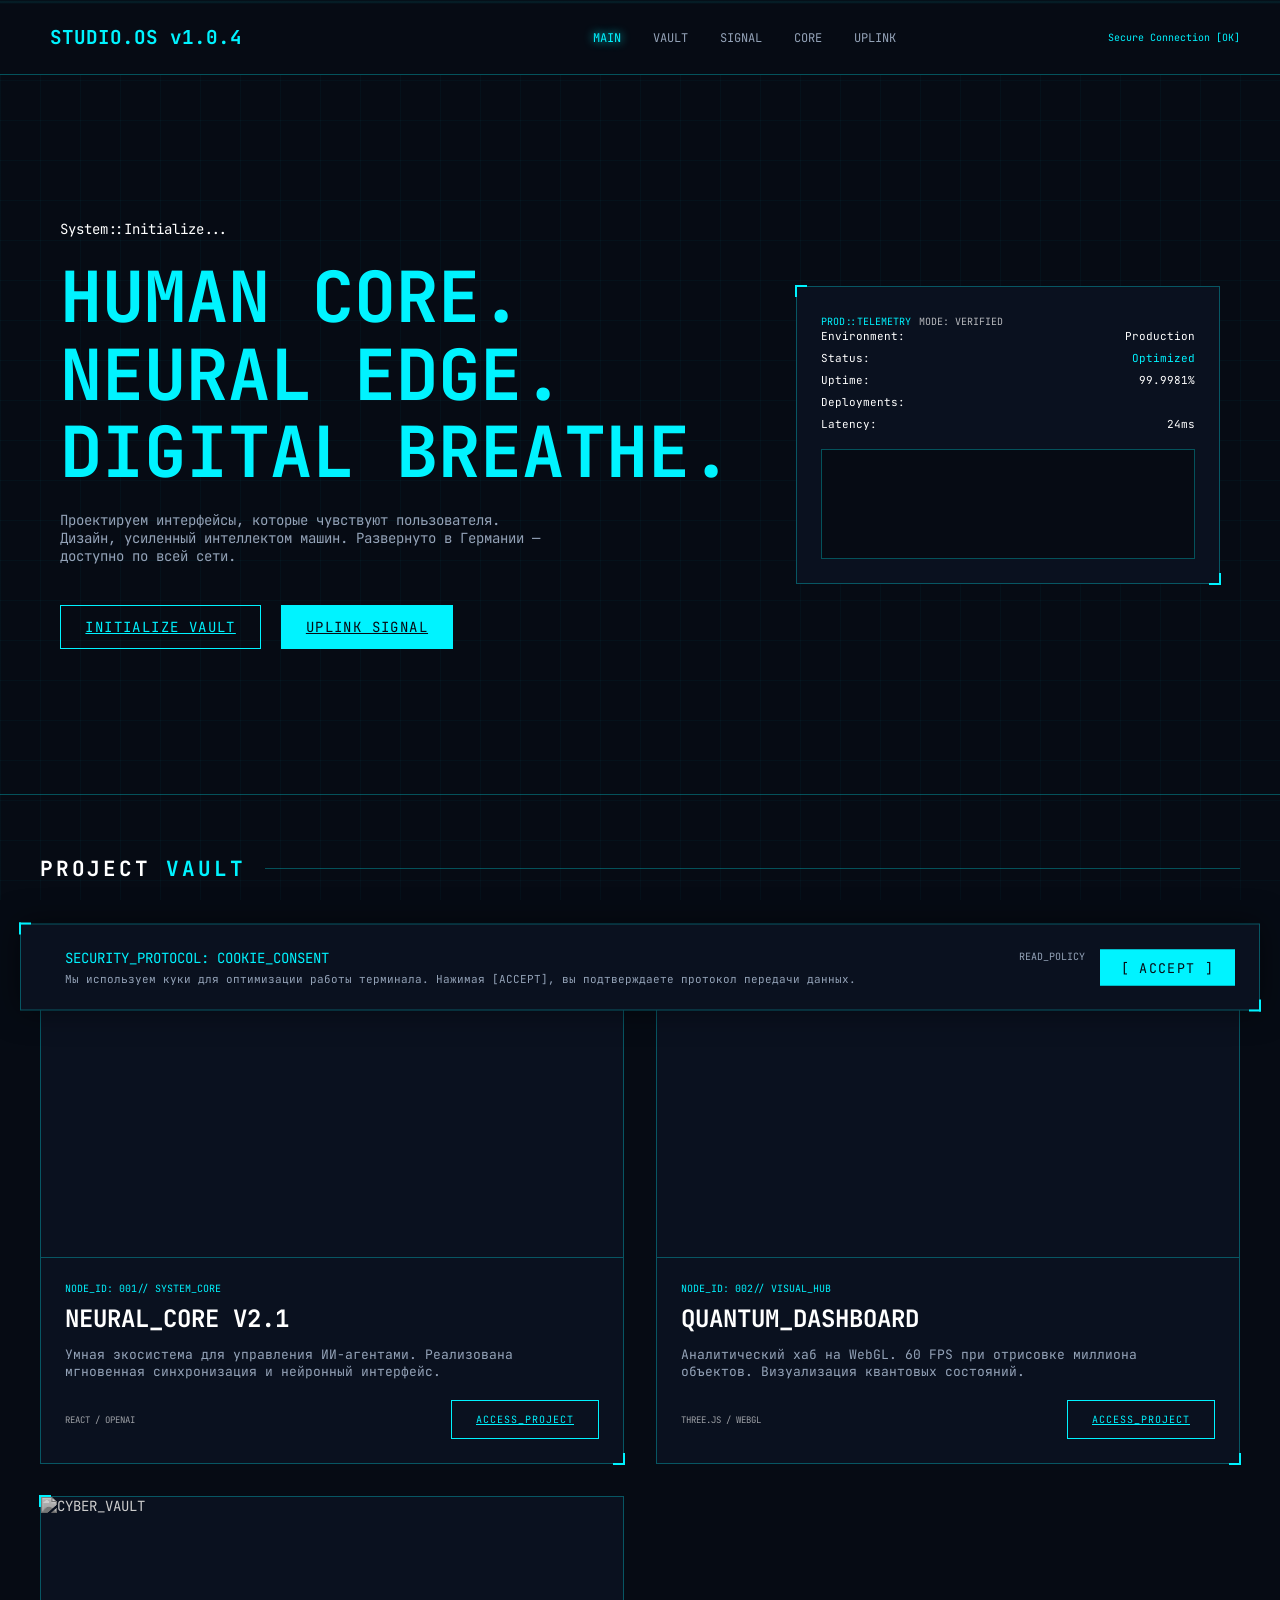
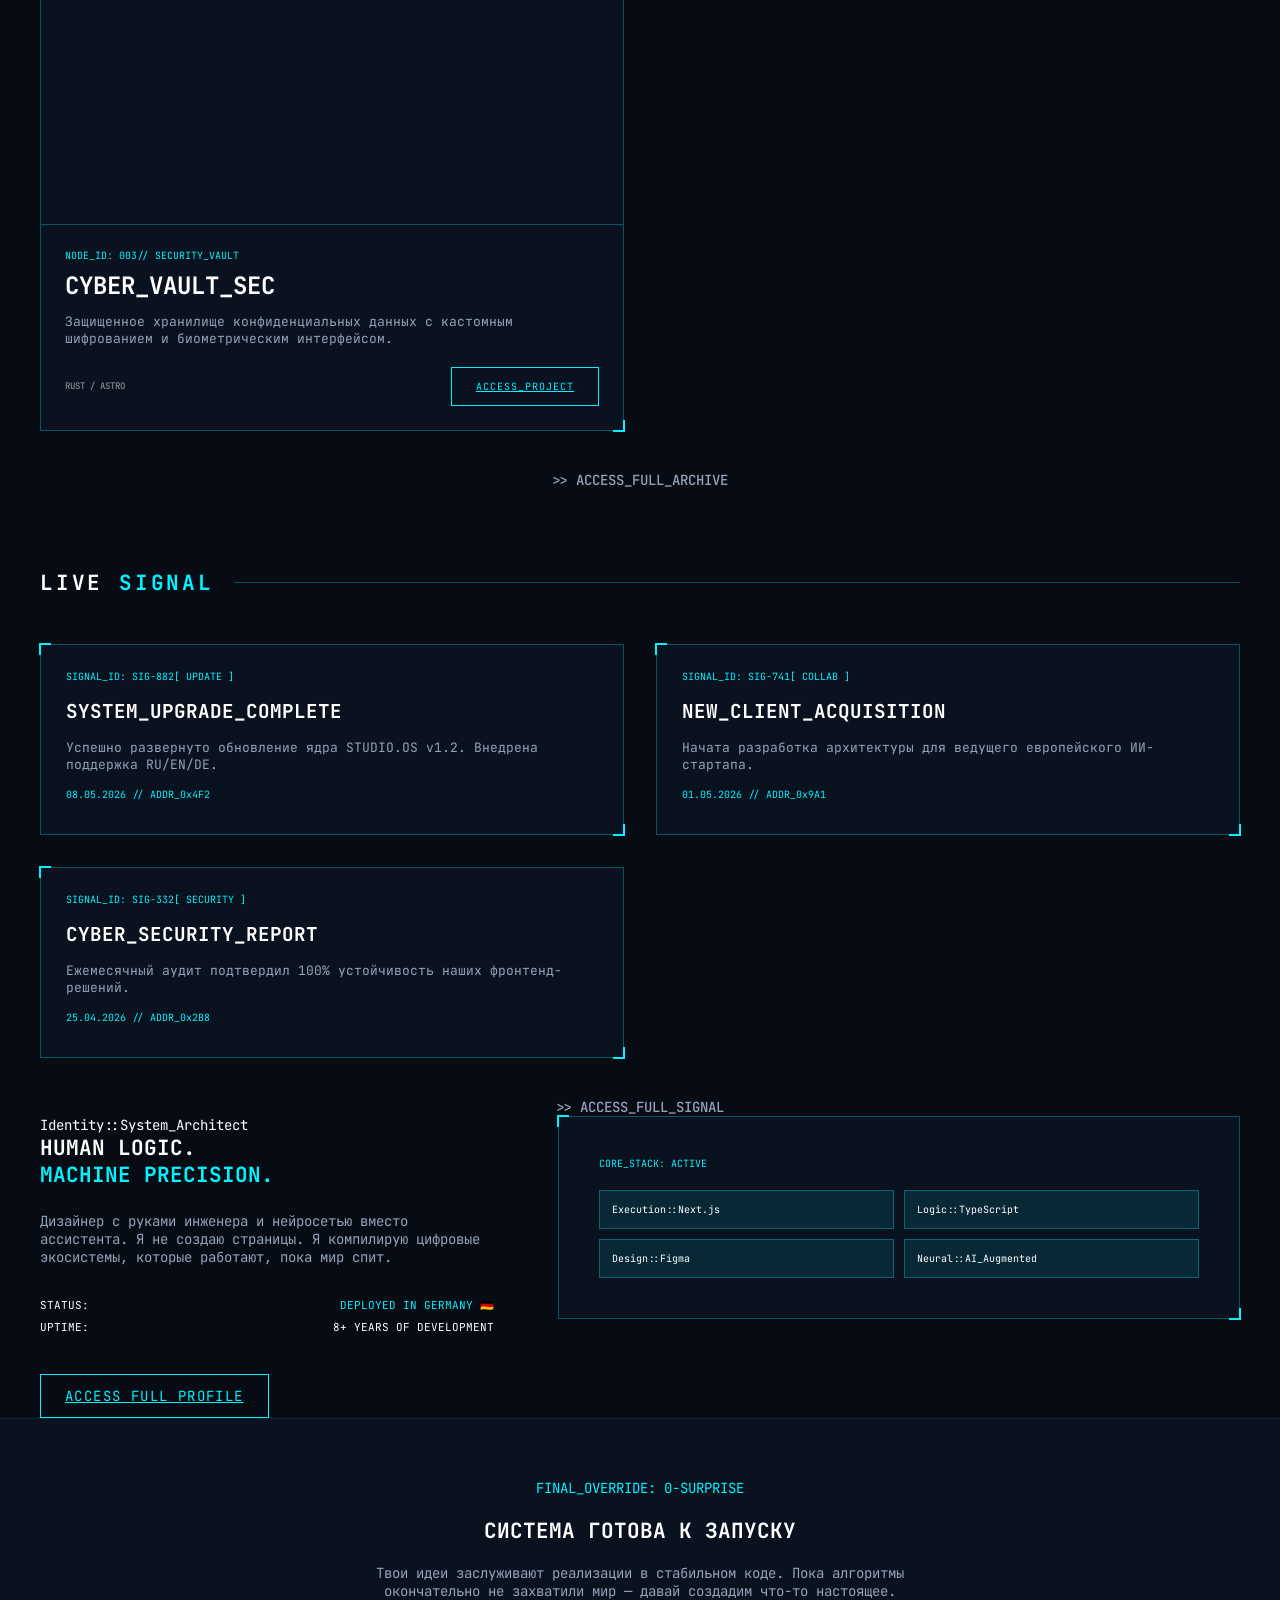
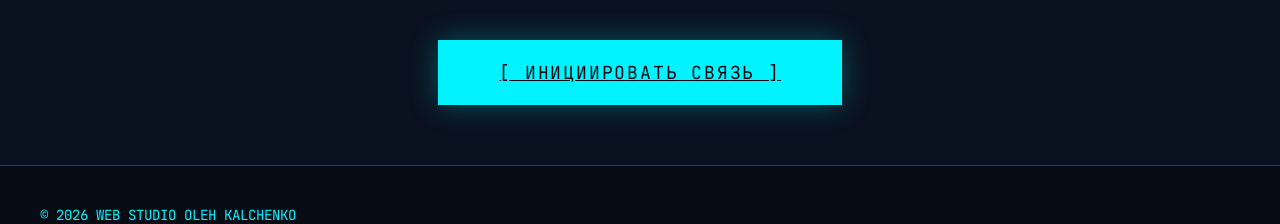
==== index.html @ a18aed96 "feat: Studio.OS v1.0.4 - Cyberpunk web studio with live deployment text display - Text-based deploym" ====
<!DOCTYPE html>
<html lang="ru">
<head>
    <meta charset="UTF-8">
    <meta name="viewport" content="width=device-width, initial-scale=1.0">
    <title>Studio Terminal | System Initialization</title>
    <meta name="description" content="High-tech web studio operating at the edge of digital reality.">
    
    <!-- Fonts -->
    <link rel="preconnect" href="https://fonts.googleapis.com">
    <link rel="preconnect" href="https://fonts.gstatic.com" crossorigin>
    <link href="https://fonts.googleapis.com/css2?family=JetBrains+Mono:wght@300;400;500;700&display=swap" rel="stylesheet">
    
    <!-- Icons -->
    <script src="https://unpkg.com/lucide@latest"></script>
    <script src="https://cdn.jsdelivr.net/npm/three@0.160.0/build/three.min.js"></script>
    <script src="https://cdn.jsdelivr.net/npm/three@0.160.0/examples/js/postprocessing/EffectComposer.js"></script>
    <script src="https://cdn.jsdelivr.net/npm/three@0.160.0/examples/js/postprocessing/RenderPass.js"></script>
    <script src="https://cdn.jsdelivr.net/npm/three@0.160.0/examples/js/postprocessing/ShaderPass.js"></script>
    <script src="https://cdn.jsdelivr.net/npm/three@0.160.0/examples/js/shaders/CopyShader.js"></script>
    
    <link rel="stylesheet" href="style.css"></head>
</head>
<body>
    <div class="scanline"></div>
    <div class="cursor-glow"></div>

    <header class="header">
        <nav class="nav container">
            <div class="logo">
                <i data-lucide="terminal"></i>
                <span>STUDIO.OS v1.0.4</span>
            </div>
            <ul class="nav-links">
                <li><a href="index.html" class="nav-link active">Main</a></li>
                <li><a href="vault.html" class="nav-link">Vault</a></li>
                <li><a href="signal.html" class="nav-link">Signal</a></li>
                <li><a href="core.html" class="nav-link">Core</a></li>
                <li><a href="uplink.html" class="nav-link">Uplink</a></li>
            </ul>
            <div class="nav-actions">
                <span id="admin-trigger" class="label-md" style="font-size: 10px; color: var(--primary);" data-tooltip="Click 5x to Override">Secure Connection [OK]</span>
            </div>
        </nav>
    </header>

    <main>
        <!-- Hero / Home -->
        <section id="home" class="hero section-padding">

            <canvas id="hero-particles" style="position: absolute; top: 0; left: 0; width: 100%; height: 100%; pointer-events: none; z-index: 1;"></canvas>
            <div class="container hero-grid">
                <div class="hero-text">
                    <span class="label-md">System::Initialize<span id="init-dots">...</span></span>
                    <h1 class="glitch-title" data-tooltip="Studio.OS v1.0.4" style="font-size: clamp(2rem, 5.5vw, 4.5rem); line-height: 1.1; margin: 20px 0;">HUMAN CORE.<br>NEURAL EDGE.<br>DIGITAL BREATHE.</h1>
                    <p class="body-md" data-i18n="hero-desc" style="color: var(--text-dim); max-width: 500px;">Проектируем интерфейсы, которые чувствуют пользователя. Дизайн, усиленный интеллектом машин. Развернуто в Германии — доступно по всей сети.</p>
                    <div class="hero-btns" style="margin-top: 40px; display: flex; gap: 20px;">
                        <a href="#portfolio" class="btn-t">Initialize Vault</a>
                        <a href="uplink.html" class="btn-t active">Uplink Signal</a>
                    </div>
                </div>
                <div class="hero-status">
                        <div class="system-status-box t-border telemetry-console">
                        <div class="telemetry-topline">
                            <span class="label-md" style="font-size: 10px; color: var(--primary);">PROD::TELEMETRY</span>
                            <span class="label-md" style="font-size: 10px; opacity: 0.7;" id="telemetry-mode">MODE: VERIFIED</span>
                        </div>
                        <div class="status-line"><span>Environment:</span><span>Production</span></div>
                        <div class="status-line">
                            <span>Status:</span>
                            <span id="telemetry-status" class="telemetry-chip" style="color: var(--primary); transition: color 0.3s;">Optimized</span>
                        </div>
                        <div class="status-line">
                            <span>Uptime:</span>
                            <span id="telemetry-uptime">99.9981%</span>
                        </div>
                        <div class="status-line">
                            <span>Deployments:</span>
                            <span id="telemetry-deployments" style="white-space: nowrap;"></span>
                        </div>
                        <div class="status-line">
                            <span>Latency:</span>
                            <span id="telemetry-ping">24ms</span>
                        </div>

                        <div class="telemetry-microgrid" aria-hidden="true">
                            <span class="tp tp1"></span><span class="tp tp2"></span><span class="tp tp3"></span><span class="tp tp4"></span>
                            <span class="tp tp5"></span><span class="tp tp6"></span><span class="tp tp7"></span><span class="tp tp8"></span>
                        </div>

                        <div class="telemetry-bars" id="telemetry-bars" style="margin-top: 12px;">
                            <div class="tbar" data-bar="latency"></div>
                            <div class="tbar" data-bar="uptime"></div>
                        </div>

                        <div style="margin-top: 18px; height: 110px; background: var(--bg-deep); border: 1px solid var(--primary-border); position: relative; overflow: hidden;">
                            <canvas id="neural-canvas" style="width: 100%; height: 100%; display: block;"></canvas>
                            <div id="neural-event-overlay" style="position: absolute; top: 8px; left: 8px; font-size: 9px; color: var(--primary); opacity: 0; transition: opacity 0.3s; text-shadow: 0 0 5px var(--primary);"></div>
                        </div>
                    </div>
                </div>
            </div>
        </section>

        <!-- Portfolio Section -->
        <section id="portfolio" class="section-padding">
            <div class="container">
                <div class="section-title" style="margin-top: 60px;">
                    <h2 class="display-sm">Project <span style="color: var(--primary);">Vault</span></h2>
                </div>
                <div id="portfolio-grid" class="content-grid">
                    <!-- Premium Card 1 -->
                    <article class="t-card t-border">
                            <div class="card-img-wrapper">
                             <img src="https://images.unsplash.com/photo-1550751827-4bd374c3f58b?auto=format&fit=crop&w=800&q=80" alt="NEURAL_CORE">
                             <div class="scanline"></div>
                         </div>
                        <div class="card-body">
                            <div class="card-meta"><span>NODE_ID: 001</span><span>// SYSTEM_CORE</span></div>
                            <h3 class="card-title">NEURAL_CORE v2.1</h3>
                            <p class="card-excerpt" data-i18n="proj-1-desc" style="color: var(--text-dim); font-size: 13px;">Умная экосистема для управления ИИ-агентами. Реализована мгновенная синхронизация и нейронный интерфейс.</p>
                            <div style="display: flex; justify-content: space-between; align-items: center; margin-top: 20px;">
                                <span class="label-md" style="font-size: 9px; opacity: 0.6;">REACT / OPENAI</span>
                                <a href="vault.html" class="btn-t" style="font-size: 10px;">Access_Project</a>
                            </div>
                        </div>
                    </article>

                    <!-- Premium Card 2 -->
                    <article class="t-card t-border">
                            <div class="card-img-wrapper">
                             <img src="https://images.unsplash.com/photo-1451187580459-43490279c0fa?auto=format&fit=crop&w=800&q=80" alt="QUANTUM_DASHBOARD">
                             <div class="scanline"></div>
                         </div>
                        <div class="card-body">
                            <div class="card-meta"><span>NODE_ID: 002</span><span>// VISUAL_HUB</span></div>
                            <h3 class="card-title">QUANTUM_DASHBOARD</h3>
                            <p class="card-excerpt" data-i18n="proj-2-desc" style="color: var(--text-dim); font-size: 13px;">Аналитический хаб на WebGL. 60 FPS при отрисовке миллиона объектов. Визуализация квантовых состояний.</p>
                            <div style="display: flex; justify-content: space-between; align-items: center; margin-top: 20px;">
                                <span class="label-md" style="font-size: 9px; opacity: 0.6;">THREE.JS / WEBGL</span>
                                <a href="vault.html" class="btn-t" style="font-size: 10px;">Access_Project</a>
                            </div>
                        </div>
                    </article>

                    <!-- Premium Card 3 -->
                    <article class="t-card t-border">
                            <div class="card-img-wrapper">
                             <img src="https://images.unsplash.com/photo-1526374965328-7f61d4dc18c5?auto=format&fit=crop&w=800&q=80" alt="CYBER_VAULT">
                             <div class="scanline"></div>
                         </div>
                        <div class="card-body">
                            <div class="card-meta"><span>NODE_ID: 003</span><span>// SECURITY_VAULT</span></div>
                            <h3 class="card-title">CYBER_VAULT_SEC</h3>
                            <p class="card-excerpt" data-i18n="proj-3-desc" style="color: var(--text-dim); font-size: 13px;">Защищенное хранилище конфиденциальных данных с кастомным шифрованием и биометрическим интерфейсом.</p>
                            <div style="display: flex; justify-content: space-between; align-items: center; margin-top: 20px;">
                                <span class="label-md" style="font-size: 9px; opacity: 0.6;">RUST / ASTRO</span>
                                <a href="vault.html" class="btn-t" style="font-size: 10px;">Access_Project</a>
                            </div>
                        </div>
                    </article>
                </div>
                <div class="section-footer" style="margin-top: 40px; text-align: center;">
                <a href="vault.html" class="nav-link flicker-link" style="font-size: 14px;">>> ACCESS_FULL_ARCHIVE</a>
                </div>

                <div class="section-title" style="margin-top: 80px;">
                    <h2 class="display-sm">Live <span style="color: var(--primary);">Signal</span></h2>
                </div>
                <div id="news-grid" class="content-grid">
                    <!-- News Item 1 -->
                    <article class="t-card t-border" style="padding: 25px;">
                        <div class="card-meta"><span>SIGNAL_ID: SIG-882</span><span style="color: var(--primary);">[ UPDATE ]</span></div>
                        <h3 class="card-title" style="font-size: 1.2rem; margin: 15px 0;">SYSTEM_UPGRADE_COMPLETE</h3>
                        <p data-i18n="news-1-desc" style="color: var(--text-dim); font-size: 13px; margin-bottom: 15px;">Успешно развернуто обновление ядра STUDIO.OS v1.2. Внедрена поддержка RU/EN/DE.</p>
                        <div class="card-meta">08.05.2026 // ADDR_0x4F2</div>
                    </article>

                    <!-- News Item 2 -->
                    <article class="t-card t-border" style="padding: 25px;">
                        <div class="card-meta"><span>SIGNAL_ID: SIG-741</span><span style="color: var(--primary);">[ COLLAB ]</span></div>
                        <h3 class="card-title" style="font-size: 1.2rem; margin: 15px 0;">NEW_CLIENT_ACQUISITION</h3>
                        <p data-i18n="news-2-desc" style="color: var(--text-dim); font-size: 13px; margin-bottom: 15px;">Начата разработка архитектуры для ведущего европейского ИИ-стартапа.</p>
                        <div class="card-meta">01.05.2026 // ADDR_0x9A1</div>
                    </article>

                    <!-- News Item 3 -->
                    <article class="t-card t-border" style="padding: 25px;">
                        <div class="card-meta"><span>SIGNAL_ID: SIG-332</span><span style="color: var(--primary);">[ SECURITY ]</span></div>
                        <h3 class="card-title" style="font-size: 1.2rem; margin: 15px 0;">CYBER_SECURITY_REPORT</h3>
                        <p data-i18n="news-3-desc" style="color: var(--text-dim); font-size: 13px; margin-bottom: 15px;">Ежемесячный аудит подтвердил 100% устойчивость наших фронтенд-решений.</p>
                        <div class="card-meta">25.04.2026 // ADDR_0x2B8</div>
                    </article>
                </div>
                <div class="section-footer" style="margin-top: 40px; text-align: center;">
                <a href="signal.html" class="nav-link flicker-link" style="font-size: 14px;">>> ACCESS_FULL_SIGNAL</a>
            </div>
        </section>

        <!-- About Section -->
        <section id="about" class="section-padding">
            <div class="container about-grid">
                <div class="about-info">
                    <span class="label-md">Identity::System_Architect</span>
                    <h2 class="display-sm" style="margin-bottom: 24px;">HUMAN LOGIC.<br><span style="color: var(--primary);">MACHINE PRECISION.</span></h2>
                    <p class="body-md" data-i18n="hero-subtitle" style="margin-bottom: 32px; color: var(--text-dim);">Дизайнер с руками инженера и нейросетью вместо ассистента. Я не создаю страницы. Я компилирую цифровые экосистемы, которые работают, пока мир спит.</p>
                    
                    <div class="status-list" style="margin-bottom: 40px;">
                        <div class="status-line"><span>STATUS:</span><span style="color: var(--primary);">DEPLOYED IN GERMANY 🇩🇪</span></div>
                        <div class="status-line"><span>UPTIME:</span><span>8+ YEARS OF DEVELOPMENT</span></div>
                    </div>

                    <a href="core.html" class="btn-t" data-tooltip="Read full logs">Access Full Profile</a>
                </div>
                <div class="about-visual">
                    <div class="t-border" style="padding: 40px; background: var(--bg-surface);">
                        <div class="card-meta" style="margin-bottom: 20px;">CORE_STACK: ACTIVE</div>
                        <div class="tech-stack" style="display: grid; grid-template-columns: 1fr 1fr; gap: 10px;">
                            <div class="tech-item" style="font-size: 10px;">Execution::Next.js</div>
                            <div class="tech-item" style="font-size: 10px;">Logic::TypeScript</div>
                            <div class="tech-item" style="font-size: 10px;">Design::Figma</div>
                            <div class="tech-item" style="font-size: 10px;">Neural::AI_Augmented</div>
                        </div>
                    </div>
                </div>
            </div>
        </section>

        <!-- Final CTA Section -->
        <section id="launch" class="section-padding" style="background: var(--bg-surface); border-top: 1px solid var(--primary-dim);">
            <div class="container" style="text-align: center; padding: 60px 0;">
                <span class="label-md" style="color: var(--primary);">FINAL_OVERRIDE: 0-SURPRISE</span>
                <h2 class="display-sm" data-i18n="cta-title" style="margin: 20px 0;">СИСТЕМА ГОТОВА К ЗАПУСКУ</h2>
                <p class="body-md" data-i18n="cta-desc" style="margin-bottom: 40px; color: var(--text-dim); max-width: 600px; margin-left: auto; margin-right: auto;">Твои идеи заслуживают реализации в стабильном коде. Пока алгоритмы окончательно не захватили мир — давай создадим что-то настоящее.</p>
                
                <a href="uplink.html" class="btn-t active" data-i18n="cta-btn" style="font-size: 18px; padding: 20px 60px; justify-content: center; box-shadow: 0 0 30px var(--primary-border);">
                    [ ИНИЦИИРОВАТЬ СВЯЗЬ ]
                </a>
            </div>
        </section>

    </main>

    <footer class="footer section-padding">
        <div class="container" style="display: flex; justify-content: space-between; align-items: center; border-top: 1px solid var(--primary-border); padding-top: 40px;">
            <div class="footer-left">
                <span style="color: var(--primary);">© 2026 WEB STUDIO OLEH KALCHENKO</span>
            </div>
        </div>
    </footer>

    <!-- Admin panel injected via main.js -->
    <div id="admin-panel"></div>

    <script src="translations.js"></script>
    <script src="main.js"></script>
    <script>lucide.createIcons();</script>
</body>
</html>
---- style.css ----
@import url('https://fonts.googleapis.com/css2?family=JetBrains+Mono:wght@300;400;500;700&display=swap');

:root {
    /* Telemetry Color Palette */
    --primary: #00F3FF;
    --primary-dim: rgba(0, 243, 255, 0.1);
    --primary-border: rgba(0, 243, 255, 0.3);
    --bg-deep: #060B14;
    --bg-surface: #0a111f;
    --bg-card: rgba(6, 11, 20, 0.9);
    --text-main: #FFFFFF;
    --text-dim: #94A3B8;
    --accent-red: #FF4D4D;
    
    /* Layout Tokens */
    --grid-unit: 4px;
    --gap: 16px;
    --transition: 0.2s cubic-bezier(0.4, 0, 0.2, 1);
}

* {
    margin: 0;
    padding: 0;
    box-sizing: border-box;
    cursor: crosshair; /* Technical feel */
}

body {
    background-color: var(--bg-deep);
    color: var(--text-main);
    font-family: 'JetBrains Mono', monospace;
    overflow-x: hidden;
    font-size: 14px;
}

/* Background Effects */
body::before {
    content: '';
    position: fixed;
    inset: 0;
    background-image: 
        linear-gradient(rgba(0, 243, 255, 0.03) 1px, transparent 1px),
        linear-gradient(90deg, rgba(0, 243, 255, 0.03) 1px, transparent 1px);
    background-size: 40px 40px;
    pointer-events: none;
    z-index: -1;
}

.scanline {
    position: fixed;
    top: 0;
    left: 0;
    width: 100%;
    height: 4px;
    background: linear-gradient(to bottom, transparent, rgba(0, 243, 255, 0.1), transparent);
    animation: scanline 6s linear infinite;
    pointer-events: none;
    z-index: 1000;
}

@keyframes scanline {
    0% { transform: translateY(-100%); }
    100% { transform: translateY(100vh); }
}

/* Common Components */
.container {
    max-width: 1400px;
    margin: 0 auto;
    padding: 0 40px;
}

.t-border {
    border: 1px solid var(--primary-border);
    position: relative;
}

/* Corner markers */
.t-border::before, .t-border::after {
    content: '';
    position: absolute;
    width: 10px;
    height: 10px;
    border-color: var(--primary);
    border-style: solid;
    pointer-events: none;
}

.t-border::before { top: -2px; left: -2px; border-width: 2px 0 0 2px; }
.t-border::after { bottom: -2px; right: -2px; border-width: 0 2px 2px 0; }

/* Buttons */
.btn-t {
    background: transparent;
    border: 1px solid var(--primary);
    color: var(--primary);
    padding: 12px 24px;
    font-family: inherit;
    text-transform: uppercase;
    letter-spacing: 0.1em;
    cursor: pointer;
    transition: var(--transition);
    display: inline-flex;
    align-items: center;
    gap: 8px;
}

.btn-t:hover {
    background: var(--primary);
    color: var(--bg-deep);
    box-shadow: 0 0 20px var(--primary-border);
}

.btn-t.active {
    background: var(--primary);
    color: var(--bg-deep);
}

/* Header */
.header {
    padding: 24px 0;
    border-bottom: 1px solid var(--primary-border);
    background: var(--bg-deep);
    position: sticky;
    top: 0;
    z-index: 900;
}

.nav {
    display: flex;
    justify-content: space-between;
    align-items: center;
}

.logo {
    color: var(--primary);
    font-weight: 700;
    font-size: 1.2rem;
    display: flex;
    align-items: center;
    gap: 10px;
    min-width: 340px;
    white-space: nowrap;
}

.nav-links {
    display: flex;
    gap: 32px;
    list-style: none;
}

.nav-link {
    text-decoration: none;
    color: var(--text-dim);
    transition: var(--transition);
    text-transform: uppercase;
    font-size: 12px;
}

.nav-link:hover, .nav-link.active {
    color: var(--primary);
    text-shadow: 0 0 10px var(--primary);
}



main {
    position: relative;
    z-index: 3;
}

/* Hero Section */
.hero {
    min-height: 80vh;
    display: flex;
    align-items: center;
    border-bottom: 1px solid var(--primary-border);
    position: relative;
}

.hero::before {
    content: '';
    position: absolute;
    top: 0;
    left: 0;
    right: 0;
    bottom: 0;
    background: url('assets/planet.png') center/cover no-repeat;
    opacity: 0.3;
    z-index: -1;
}

.hero-grid {
    display: grid;
    grid-template-columns: 1.35fr 0.85fr;
    gap: 64px;
    align-items: center;
}

.glitch-title {
    font-size: 5rem;
    text-transform: uppercase;
    line-height: 0.9;
    margin-bottom: 24px;
    color: var(--primary);
}

.system-status-box {
    background: var(--bg-surface);
    padding: 24px;
}

.status-line {
    display: flex;
    justify-content: space-between;
    margin-bottom: 8px;
    font-size: 11px;
}

/* Content Grids */
.section-title {
    display: flex;
    align-items: center;
    gap: 20px;
    margin-bottom: 48px;
    text-transform: uppercase;
    letter-spacing: 0.2em;
}

.section-title::after {
    content: '';
    flex: 1;
    height: 1px;
    background: var(--primary-border);
}

.content-grid {
    display: grid;
    grid-template-columns: repeat(auto-fill, minmax(400px, 1fr));
    gap: 32px;
}

.t-card {
    background: var(--bg-surface);
    border: 1px solid var(--primary-border);
    padding: 0;
    transition: var(--transition);
    position: relative;
    z-index: 2;
}

.t-card:hover {
    border-color: var(--primary);
    transform: translateY(-5px);
}

.card-img-wrapper {
    width: 100%;
    aspect-ratio: 16/9;
    overflow: hidden;
    border-bottom: 1px solid var(--primary-border);
    position: relative;
}

.card-img-wrapper img {
    width: 100%;
    height: 100%;
    object-fit: cover;
    filter: grayscale(100%) brightness(0.8);
    transition: 0.5s ease;
}

.t-card:hover img {
    filter: grayscale(0%) brightness(1);
    transform: scale(1.05);
}

.card-body {
    padding: 24px;
}

.card-meta {
    font-size: 10px;
    color: var(--primary);
    margin-bottom: 8px;
}

.card-title {
    font-size: 1.5rem;
    margin-bottom: 12px;
    text-transform: uppercase;
}

/* About Section */
.about-grid {
    display: grid;
    grid-template-columns: 0.4fr 0.6fr;
    gap: 64px;
}

.tech-stack {
    display: grid;
    grid-template-columns: 1fr 1fr;
    gap: 16px;
}

.tech-item {
    background: var(--primary-dim);
    padding: 12px;
    border: 1px solid var(--primary-border);
    font-size: 11px;
}

/* Contact Form */
.contact-terminal {
    max-width: 800px;
    margin: 0 auto;
}

.terminal-header {
    background: var(--primary-dim);
    padding: 10px 16px;
    display: flex;
    justify-content: space-between;
    font-size: 11px;
    border-bottom: 1px solid var(--primary-border);
}

.terminal-body {
    padding: 32px;
}

.t-input {
    width: 100%;
    background: transparent;
    border: none;
    border-bottom: 1px solid var(--primary-border);
    color: var(--primary);
    font-family: inherit;
    padding: 12px 0;
    outline: none;
    margin-bottom: 24px;
}

.t-input:focus {
    border-bottom-color: var(--primary);
}

/* Admin Override */
.admin-overlay {
    position: fixed;
    inset: 0;
    background: rgba(6, 11, 20, 0.98);
    z-index: 2000;
    display: none;
    padding: 60px;
}

.admin-overlay.active {
    display: block;
    animation: flicker 0.1s;
}

@keyframes flicker {
    0% { opacity: 0; }
    50% { opacity: 0.8; }
    100% { opacity: 1; }
}

.admin-terminal {
    height: 100%;
    display: grid;
    grid-template-rows: auto 1fr auto;
    gap: 32px;
}

/* Custom Telemetry Tooltips */
.t-tooltip {
    position: fixed;
    pointer-events: none;
    background: var(--bg-deep);
    border: 1px solid var(--primary);
    color: var(--primary);
    padding: 6px 12px;
    font-size: 10px;
    text-transform: uppercase;
    letter-spacing: 0.1em;
    z-index: 9999;
    box-shadow: 0 0 15px rgba(0, 243, 255, 0.2);
    display: none;
    white-space: nowrap;
    animation: tooltip-fade 0.1s ease-out;
}

.t-tooltip::before {
    content: '>> ';
    opacity: 0.6;
}

@keyframes tooltip-fade {
    from { opacity: 0; transform: translateY(5px); }
    to { opacity: 1; transform: translateY(0); }
}

/* Glitch Page Transition */
.page-loader {
    position: fixed;
    inset: 0;
    background: var(--bg-deep);
    z-index: 10000;
    display: flex;
    align-items: center;
    justify-content: center;
    flex-direction: column;
    gap: 20px;
}

.loader-text {
    color: var(--primary);
    font-size: 14px;
    letter-spacing: 0.5em;
    text-transform: uppercase;
    animation: text-flicker 0.1s infinite;
}

.loader-bar {
    width: 200px;
    height: 2px;
    background: var(--primary-dim);
    position: relative;
    overflow: hidden;
}

.loader-bar::after {
    content: '';
    position: absolute;
    top: 0;
    left: -100%;
    width: 100%;
    height: 100%;
    background: var(--primary);
    animation: loader-slide 0.6s ease-in-out forwards;
}

@keyframes text-flicker {
    0% { opacity: 0.8; }
    50% { opacity: 0.2; }
    100% { opacity: 0.8; }
}

@keyframes loader-slide {
    to { left: 100%; }
}

.page-loader.fade-out {
    animation: glitch-exit 0.4s steps(5) forwards;
    pointer-events: none;
}

/* Uplink Page Layout */
.uplink-layout {
    display: grid;
    grid-template-columns: auto 1fr;
    gap: 80px;
    align-items: start;
}

.identity-side {
    width: min-content;
    display: flex;
    flex-direction: column;
}

.uplink-title {
    font-size: 8rem;
    margin: 0;
    line-height: 1;
}

.manifest-box {
    margin-top: 20px;
}

.manifest-body {
    padding: 24px;
    background: rgba(0, 243, 255, 0.02);
    line-height: 1.8;
    min-height: 300px;
    display: flex;
    align-items: center;
    word-break: break-word;
}

.form-side {
    margin-top: 20px;
}

.form-body {
    padding: 32px;
}

.submit-btn {
    width: 100%;
    justify-content: center;
    margin-top: 10px;
}

.info-footer {
    margin-top: 32px;
    padding: 24px;
    background: var(--primary-dim);
    display: flex;
    justify-content: space-between;
    align-items: center;
}

.footer-subtext {
    font-size: 10px;
    margin-top: 5px;
    opacity: 0.7;
}

.footer-links {
    display: flex;
    gap: 20px;
    font-size: 10px;
}

.header-status {
    display: flex;
    gap: 10px;
    align-items: center;
}

.blink-primary {
    background: var(--primary) !important;
    box-shadow: 0 0 10px var(--primary);
}

.blink-text {
    color: var(--text-main);
    animation: primary-flicker 1.5s infinite;
}

.header-meta {
    font-size: 9px;
    opacity: 0.5;
}

/* Mobile Overrides */
@media (max-width: 1024px) {
    .container { padding: 0 24px; }
    
    .uplink-layout {
        grid-template-columns: 1fr;
        gap: 40px;
    }
    
    .identity-side {
        width: 100%;
    }
    
    .uplink-title {
        font-size: 4rem;
    }
    
    .hero-grid, .about-grid {
        grid-template-columns: 1fr;
        gap: 60px;
    }
    
    .nav-links { display: none; }
    .header .nav { justify-content: space-between; }
    .hero-status { display: none; }
}

@media (max-width: 768px) {
    .uplink-title { font-size: 3rem; }
    .section-padding { padding: 60px 0; }
    
    .content-grid { grid-template-columns: 1fr; }
    
    .manifest-body, .form-body { 
        padding: 20px !important;
        min-height: auto;
    }
    
    .info-footer {
        flex-direction: column;
        align-items: flex-start;
        gap: 20px;
    }
}

/* Legal & Cookie Styles */
.cookie-banner {
    position: fixed;
    bottom: 20px;
    left: 20px;
    right: 20px;
    background: var(--bg-surface);
    border: 1px solid var(--primary-border);
    padding: 24px;
    z-index: 10000;
    display: flex;
    justify-content: space-between;
    align-items: center;
    gap: 20px;
    box-shadow: 0 0 30px rgba(0, 0, 0, 0.5);
    transform: translateY(150%);
    transition: transform 0.5s cubic-bezier(0.4, 0, 0.2, 1);
}

.cookie-banner.active {
    transform: translateY(0);
}

.legal-content {
    max-width: 800px;
    margin: 0 auto;
    line-height: 1.8;
}

.legal-content h2 {
    color: var(--primary);
    margin: 40px 0 20px;
    font-size: 1.2rem;
    border-bottom: 1px solid var(--primary-dim);
    padding-bottom: 10px;
}

.legal-content p {
    margin-bottom: 20px;
    color: var(--text-dim);
    font-size: 0.9rem;
}

.nav-actions {
    display: flex;
    align-items: center;
    gap: 15px;
}

.lang-switch {
    display: flex;
    gap: 8px;
    border-right: 1px solid var(--primary-dim);
    padding-right: 15px;
}

.lang-btn {
    background: none;
    border: 1px solid var(--primary-border);
    color: var(--text-dim);
    padding: 4px 8px;
    font-size: 10px;
    cursor: pointer;
    transition: var(--transition);
}

.lang-btn.active {
    color: var(--primary);
    border-color: var(--primary);
    background: var(--primary-dim);
}

/* Admin Panel UI */
#admin-panel {
    display: none;
}

#admin-panel.active {
    display: block;
}

.admin-overlay {
    position: fixed;
    inset: 0;
    background: rgba(0, 0, 0, 0.85);
    backdrop-filter: blur(5px);
    z-index: 100000;
}

.admin-window {
    position: fixed;
    top: 50%;
    left: 50%;
    transform: translate(-50%, -50%);
    width: 90%;
    max-width: 800px;
    height: 600px;
    background: var(--bg-main);
    z-index: 100001;
    display: flex;
    flex-direction: column;
}

.admin-header {
    padding: 15px 20px;
    border-bottom: 1px solid var(--primary-border);
    display: flex;
    justify-content: space-between;
    align-items: center;
    background: var(--bg-surface);
}

.admin-tabs {
    display: flex;
    background: var(--bg-surface);
    border-bottom: 1px solid var(--primary-border);
}

.tab-btn {
    padding: 12px 24px;
    background: none;
    border: none;
    border-right: 1px solid var(--primary-border);
    color: var(--text-dim);
    font-family: 'JetBrains Mono', monospace;
    font-size: 11px;
    cursor: pointer;
    transition: var(--transition);
}

.tab-btn.active {
    background: var(--primary-dim);
    color: var(--primary);
}

.admin-content {
    flex: 1;
    padding: 30px;
    overflow-y: auto;
}

.tab-pane {
    display: none;
}

.tab-pane.active {
    display: block;
}

.admin-form {
    display: flex;
    flex-direction: column;
    gap: 15px;
}

.admin-form input, .admin-form textarea {
    background: var(--bg-surface);
    border: 1px solid var(--primary-border);
    padding: 12px;
    color: var(--text-main);
    font-family: 'JetBrains Mono', monospace;
    font-size: 13px;
}

.admin-form input:focus, .admin-form textarea:focus {
    border-color: var(--primary);
    outline: none;
    box-shadow: 0 0 10px var(--primary-dim);
}

.admin-log {
    background: #000;
    height: 150px;
    padding: 15px;
    font-family: 'JetBrains Mono', monospace;
    font-size: 10px;
    overflow-y: auto;
    border-top: 1px solid var(--primary-border);
}

.log-entry {
    margin-bottom: 4px;
    color: #0f0;
    opacity: 0.8;
}

.log-entry:first-child {
    color: var(--primary);
    opacity: 1;
}

.btn-icon {
    background: none;
    border: none;
    color: var(--text-dim);
    cursor: pointer;
}

.flicker-link {
    animation: flicker-white-cyan 1.5s infinite;
    text-decoration: none;
    font-weight: 500;
}

@keyframes flicker-white-cyan {
    0%, 100% { 
        color: #FFFFFF; 
        text-shadow: 0 0 5px rgba(255,255,255,0.5);
    }
    50% { 
        color: var(--primary); 
        text-shadow: 0 0 10px var(--primary-border);
    }
}

@keyframes glitch-exit {
    0% { transform: translate(0); opacity: 1; }
    20% { transform: translate(-5px, 2px); filter: hue-rotate(90deg); }
    40% { transform: translate(5px, -2px); opacity: 0.8; }
    60% { transform: translate(-2px, 5px); filter: hue-rotate(-90deg); }
    100% { transform: translate(0); opacity: 0; display: none; }
}

.periodic-glitch {
    animation: text-glitch-periodic 12s infinite linear;
    display: inline-block;
}

@keyframes text-glitch-periodic {
    0%, 96% { transform: translate(0); text-shadow: none; opacity: 1; }
    97% { transform: translate(-3px, 2px); text-shadow: 2px 0 var(--primary), -2px 0 red; opacity: 0.8; }
    98% { transform: translate(3px, -2px); text-shadow: -2px 0 var(--primary), 2px 0 red; opacity: 0.9; }
    99% { transform: translate(0, 0); text-shadow: 0 0 10px var(--primary); opacity: 1; }
    100% { transform: translate(0); text-shadow: none; opacity: 1; }
}

.cursor-line {
    animation: blink 0.8s infinite;
    color: var(--primary);
    font-weight: bold;
}

.t-error-msg {
    color: #ff003c;
    font-size: 10px;
    margin-top: 5px;
    min-height: 14px;
    text-shadow: 0 0 5px rgba(255, 0, 60, 0.4);
}

.t-input.error {
    border-color: #ff003c;
    box-shadow: 0 0 10px rgba(255, 0, 60, 0.2);
}

@keyframes blink {
    0%, 100% { opacity: 1; }
    50% { opacity: 0; }
}

/* Touch Device Optimization */
@media (hover: none) {
    .cursor-glow { display: none; }
    * { cursor: auto !important; }
    .scanline { opacity: 0.05; } /* Subtler scanlines on mobile */
}
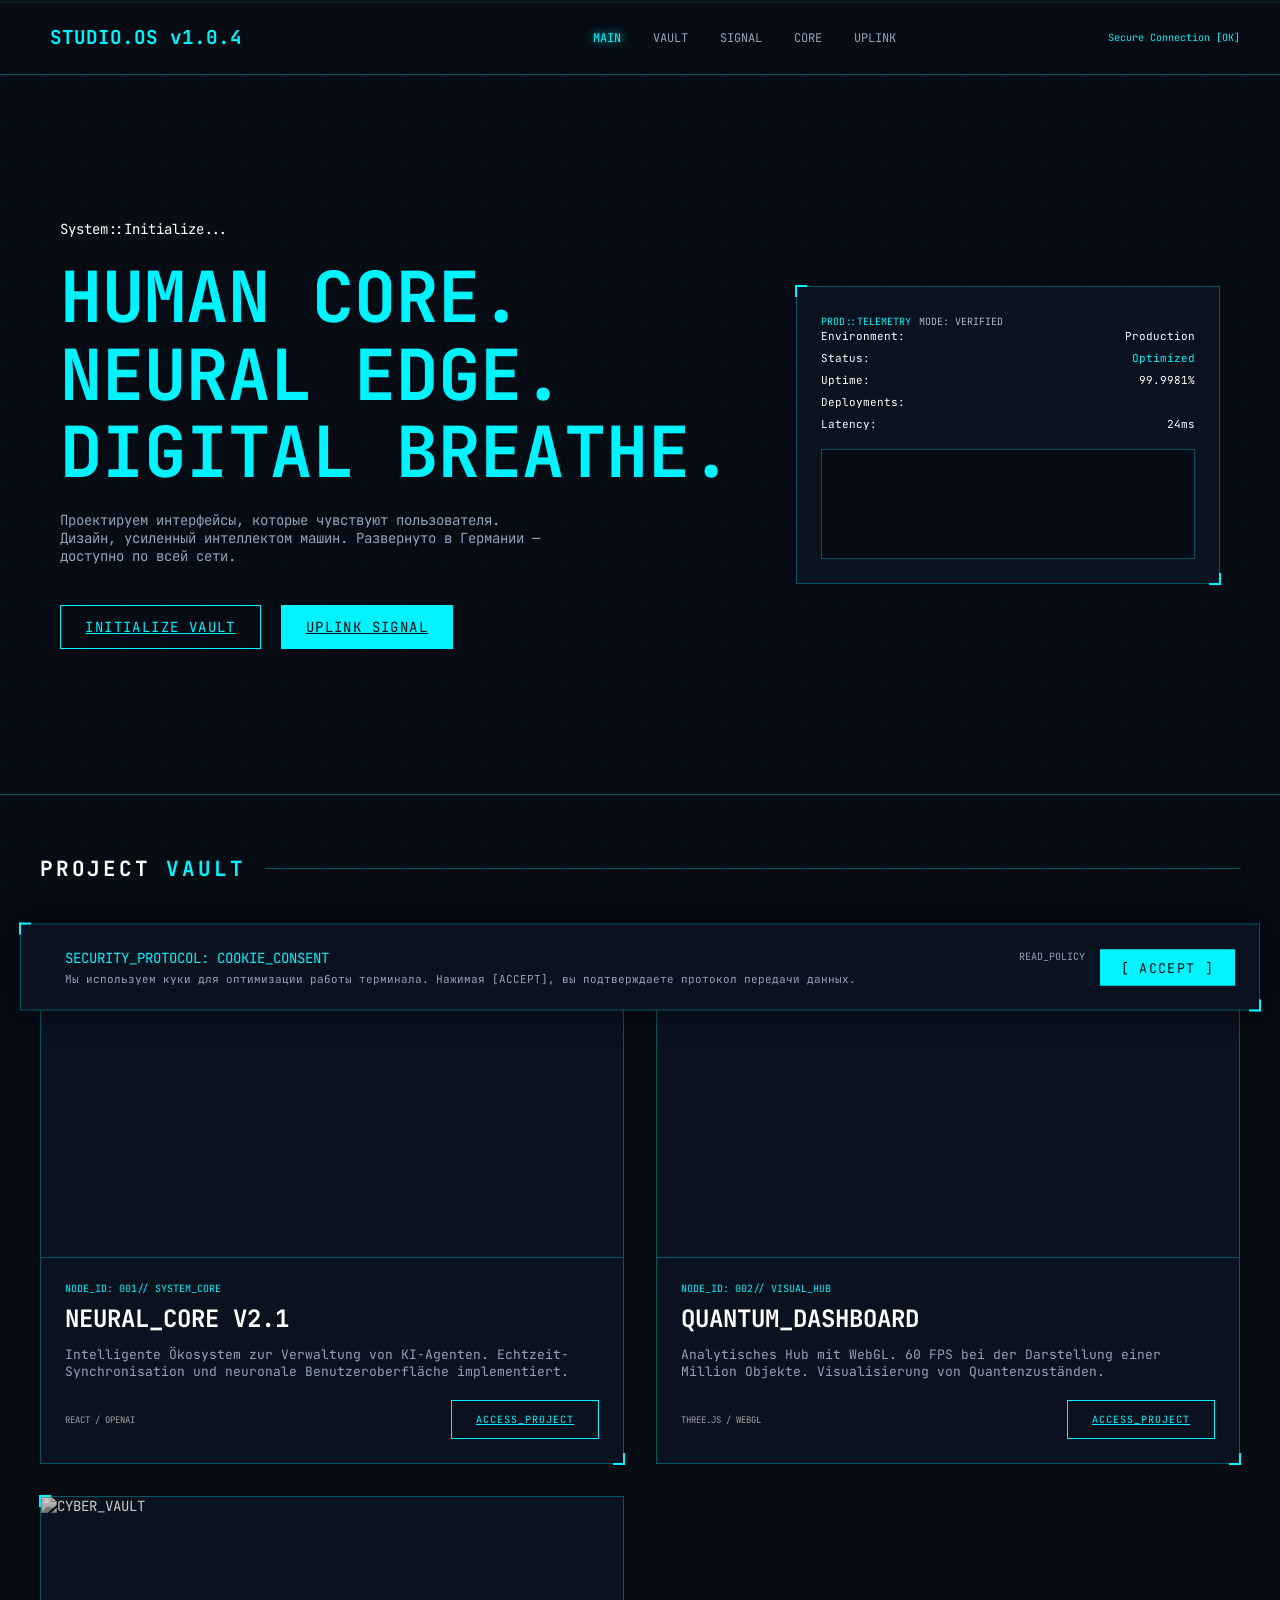
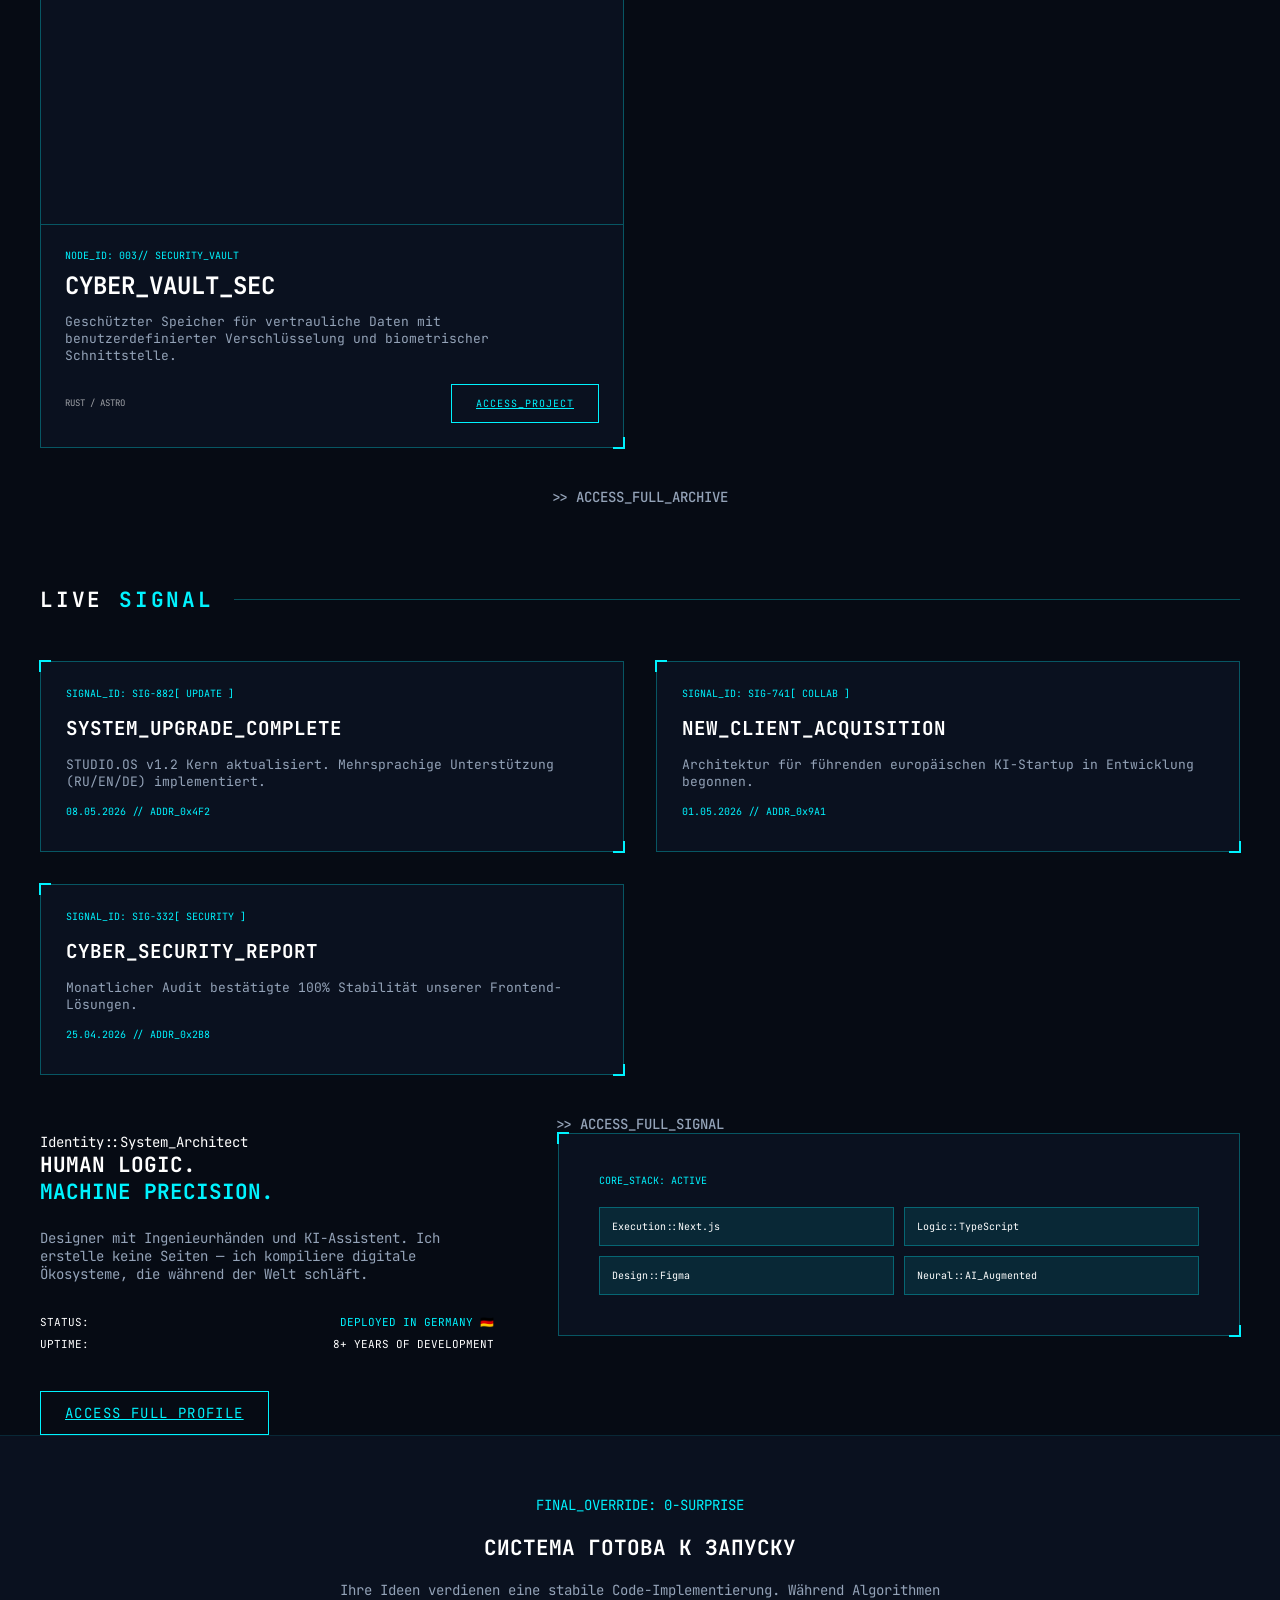
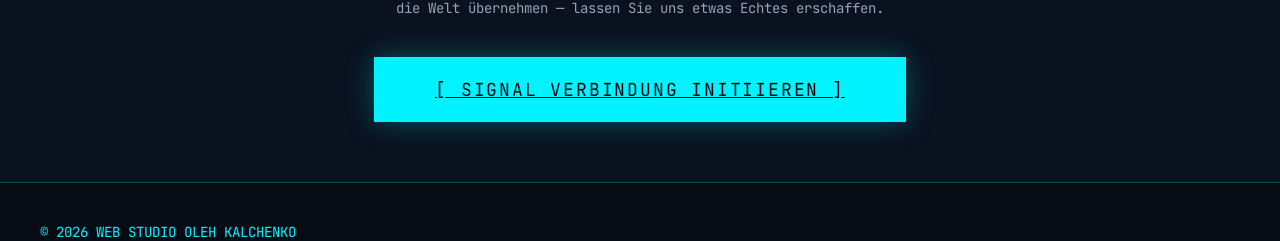
==== commit 1428192b: "feat: German translations for portfolio and news" ====
--- a/index.html
+++ b/index.html
@@ -118,7 +118,7 @@
                         <div class="card-body">
                             <div class="card-meta"><span>NODE_ID: 001</span><span>// SYSTEM_CORE</span></div>
                             <h3 class="card-title">NEURAL_CORE v2.1</h3>
-                            <p class="card-excerpt" data-i18n="proj-1-desc" style="color: var(--text-dim); font-size: 13px;">Умная экосистема для управления ИИ-агентами. Реализована мгновенная синхронизация и нейронный интерфейс.</p>
+                            <p class="card-excerpt" data-i18n="proj-1-desc" style="color: var(--text-dim); font-size: 13px;">Intelligente Ökosystem zur Verwaltung von KI-Agenten. Echtzeit-Synchronisation und neuronale Benutzeroberfläche implementiert.</p>
                             <div style="display: flex; justify-content: space-between; align-items: center; margin-top: 20px;">
                                 <span class="label-md" style="font-size: 9px; opacity: 0.6;">REACT / OPENAI</span>
                                 <a href="vault.html" class="btn-t" style="font-size: 10px;">Access_Project</a>
@@ -135,7 +135,7 @@
                         <div class="card-body">
                             <div class="card-meta"><span>NODE_ID: 002</span><span>// VISUAL_HUB</span></div>
                             <h3 class="card-title">QUANTUM_DASHBOARD</h3>
-                            <p class="card-excerpt" data-i18n="proj-2-desc" style="color: var(--text-dim); font-size: 13px;">Аналитический хаб на WebGL. 60 FPS при отрисовке миллиона объектов. Визуализация квантовых состояний.</p>
+                            <p class="card-excerpt" data-i18n="proj-2-desc" style="color: var(--text-dim); font-size: 13px;">Analytisches Hub mit WebGL. 60 FPS bei der Darstellung einer Million Objekte. Visualisierung von Quantenzuständen.</p>
                             <div style="display: flex; justify-content: space-between; align-items: center; margin-top: 20px;">
                                 <span class="label-md" style="font-size: 9px; opacity: 0.6;">THREE.JS / WEBGL</span>
                                 <a href="vault.html" class="btn-t" style="font-size: 10px;">Access_Project</a>
@@ -152,7 +152,7 @@
                         <div class="card-body">
                             <div class="card-meta"><span>NODE_ID: 003</span><span>// SECURITY_VAULT</span></div>
                             <h3 class="card-title">CYBER_VAULT_SEC</h3>
-                            <p class="card-excerpt" data-i18n="proj-3-desc" style="color: var(--text-dim); font-size: 13px;">Защищенное хранилище конфиденциальных данных с кастомным шифрованием и биометрическим интерфейсом.</p>
+                            <p class="card-excerpt" data-i18n="proj-3-desc" style="color: var(--text-dim); font-size: 13px;">Geschützter Speicher für vertrauliche Daten mit benutzerdefinierter Verschlüsselung und biometrischer Schnittstelle.</p>
                             <div style="display: flex; justify-content: space-between; align-items: center; margin-top: 20px;">
                                 <span class="label-md" style="font-size: 9px; opacity: 0.6;">RUST / ASTRO</span>
                                 <a href="vault.html" class="btn-t" style="font-size: 10px;">Access_Project</a>
@@ -172,7 +172,7 @@
                     <article class="t-card t-border" style="padding: 25px;">
                         <div class="card-meta"><span>SIGNAL_ID: SIG-882</span><span style="color: var(--primary);">[ UPDATE ]</span></div>
                         <h3 class="card-title" style="font-size: 1.2rem; margin: 15px 0;">SYSTEM_UPGRADE_COMPLETE</h3>
-                        <p data-i18n="news-1-desc" style="color: var(--text-dim); font-size: 13px; margin-bottom: 15px;">Успешно развернуто обновление ядра STUDIO.OS v1.2. Внедрена поддержка RU/EN/DE.</p>
+                        <p data-i18n="news-1-desc" style="color: var(--text-dim); font-size: 13px; margin-bottom: 15px;">STUDIO.OS v1.2 Kern aktualisiert. Mehrsprachige Unterstützung (RU/EN/DE) implementiert.</p>
                         <div class="card-meta">08.05.2026 // ADDR_0x4F2</div>
                     </article>
 
@@ -180,7 +180,7 @@
                     <article class="t-card t-border" style="padding: 25px;">
                         <div class="card-meta"><span>SIGNAL_ID: SIG-741</span><span style="color: var(--primary);">[ COLLAB ]</span></div>
                         <h3 class="card-title" style="font-size: 1.2rem; margin: 15px 0;">NEW_CLIENT_ACQUISITION</h3>
-                        <p data-i18n="news-2-desc" style="color: var(--text-dim); font-size: 13px; margin-bottom: 15px;">Начата разработка архитектуры для ведущего европейского ИИ-стартапа.</p>
+                        <p data-i18n="news-2-desc" style="color: var(--text-dim); font-size: 13px; margin-bottom: 15px;">Architektur für führenden europäischen KI-Startup in Entwicklung begonnen.</p>
                         <div class="card-meta">01.05.2026 // ADDR_0x9A1</div>
                     </article>
 
@@ -188,7 +188,7 @@
                     <article class="t-card t-border" style="padding: 25px;">
                         <div class="card-meta"><span>SIGNAL_ID: SIG-332</span><span style="color: var(--primary);">[ SECURITY ]</span></div>
                         <h3 class="card-title" style="font-size: 1.2rem; margin: 15px 0;">CYBER_SECURITY_REPORT</h3>
-                        <p data-i18n="news-3-desc" style="color: var(--text-dim); font-size: 13px; margin-bottom: 15px;">Ежемесячный аудит подтвердил 100% устойчивость наших фронтенд-решений.</p>
+                        <p data-i18n="news-3-desc" style="color: var(--text-dim); font-size: 13px; margin-bottom: 15px;">Monatlicher Audit bestätigte 100% Stabilität unserer Frontend-Lösungen.</p>
                         <div class="card-meta">25.04.2026 // ADDR_0x2B8</div>
                     </article>
                 </div>
@@ -203,7 +203,7 @@
                 <div class="about-info">
                     <span class="label-md">Identity::System_Architect</span>
                     <h2 class="display-sm" style="margin-bottom: 24px;">HUMAN LOGIC.<br><span style="color: var(--primary);">MACHINE PRECISION.</span></h2>
-                    <p class="body-md" data-i18n="hero-subtitle" style="margin-bottom: 32px; color: var(--text-dim);">Дизайнер с руками инженера и нейросетью вместо ассистента. Я не создаю страницы. Я компилирую цифровые экосистемы, которые работают, пока мир спит.</p>
+                    <p class="body-md" data-i18n="hero-subtitle" style="margin-bottom: 32px; color: var(--text-dim);">Designer mit Ingenieurhänden und KI-Assistent. Ich erstelle keine Seiten — ich kompiliere digitale Ökosysteme, die während der Welt schläft.</p>
                     
                     <div class="status-list" style="margin-bottom: 40px;">
                         <div class="status-line"><span>STATUS:</span><span style="color: var(--primary);">DEPLOYED IN GERMANY 🇩🇪</span></div>
@@ -231,11 +231,9 @@
             <div class="container" style="text-align: center; padding: 60px 0;">
                 <span class="label-md" style="color: var(--primary);">FINAL_OVERRIDE: 0-SURPRISE</span>
                 <h2 class="display-sm" data-i18n="cta-title" style="margin: 20px 0;">СИСТЕМА ГОТОВА К ЗАПУСКУ</h2>
-                <p class="body-md" data-i18n="cta-desc" style="margin-bottom: 40px; color: var(--text-dim); max-width: 600px; margin-left: auto; margin-right: auto;">Твои идеи заслуживают реализации в стабильном коде. Пока алгоритмы окончательно не захватили мир — давай создадим что-то настоящее.</p>
+                <p class="body-md" data-i18n="cta-desc" style="margin-bottom: 40px; color: var(--text-dim); max-width: 600px; margin-left: auto; margin-right: auto;">Ihre Ideen verdienen eine stabile Code-Implementierung. Während Algorithmen die Welt übernehmen — lassen Sie uns etwas Echtes erschaffen.</p>
                 
-                <a href="uplink.html" class="btn-t active" data-i18n="cta-btn" style="font-size: 18px; padding: 20px 60px; justify-content: center; box-shadow: 0 0 30px var(--primary-border);">
-                    [ ИНИЦИИРОВАТЬ СВЯЗЬ ]
-                </a>
+                <a href="uplink.html" class="btn-t active" data-i18n="cta-btn" style="font-size: 18px; padding: 20px 60px; justify-content: center; box-shadow: 0 0 30px var(--primary-border);">[ SIGNAL VERBINDUNG INITIIEREN ]</a>
             </div>
         </section>
 
